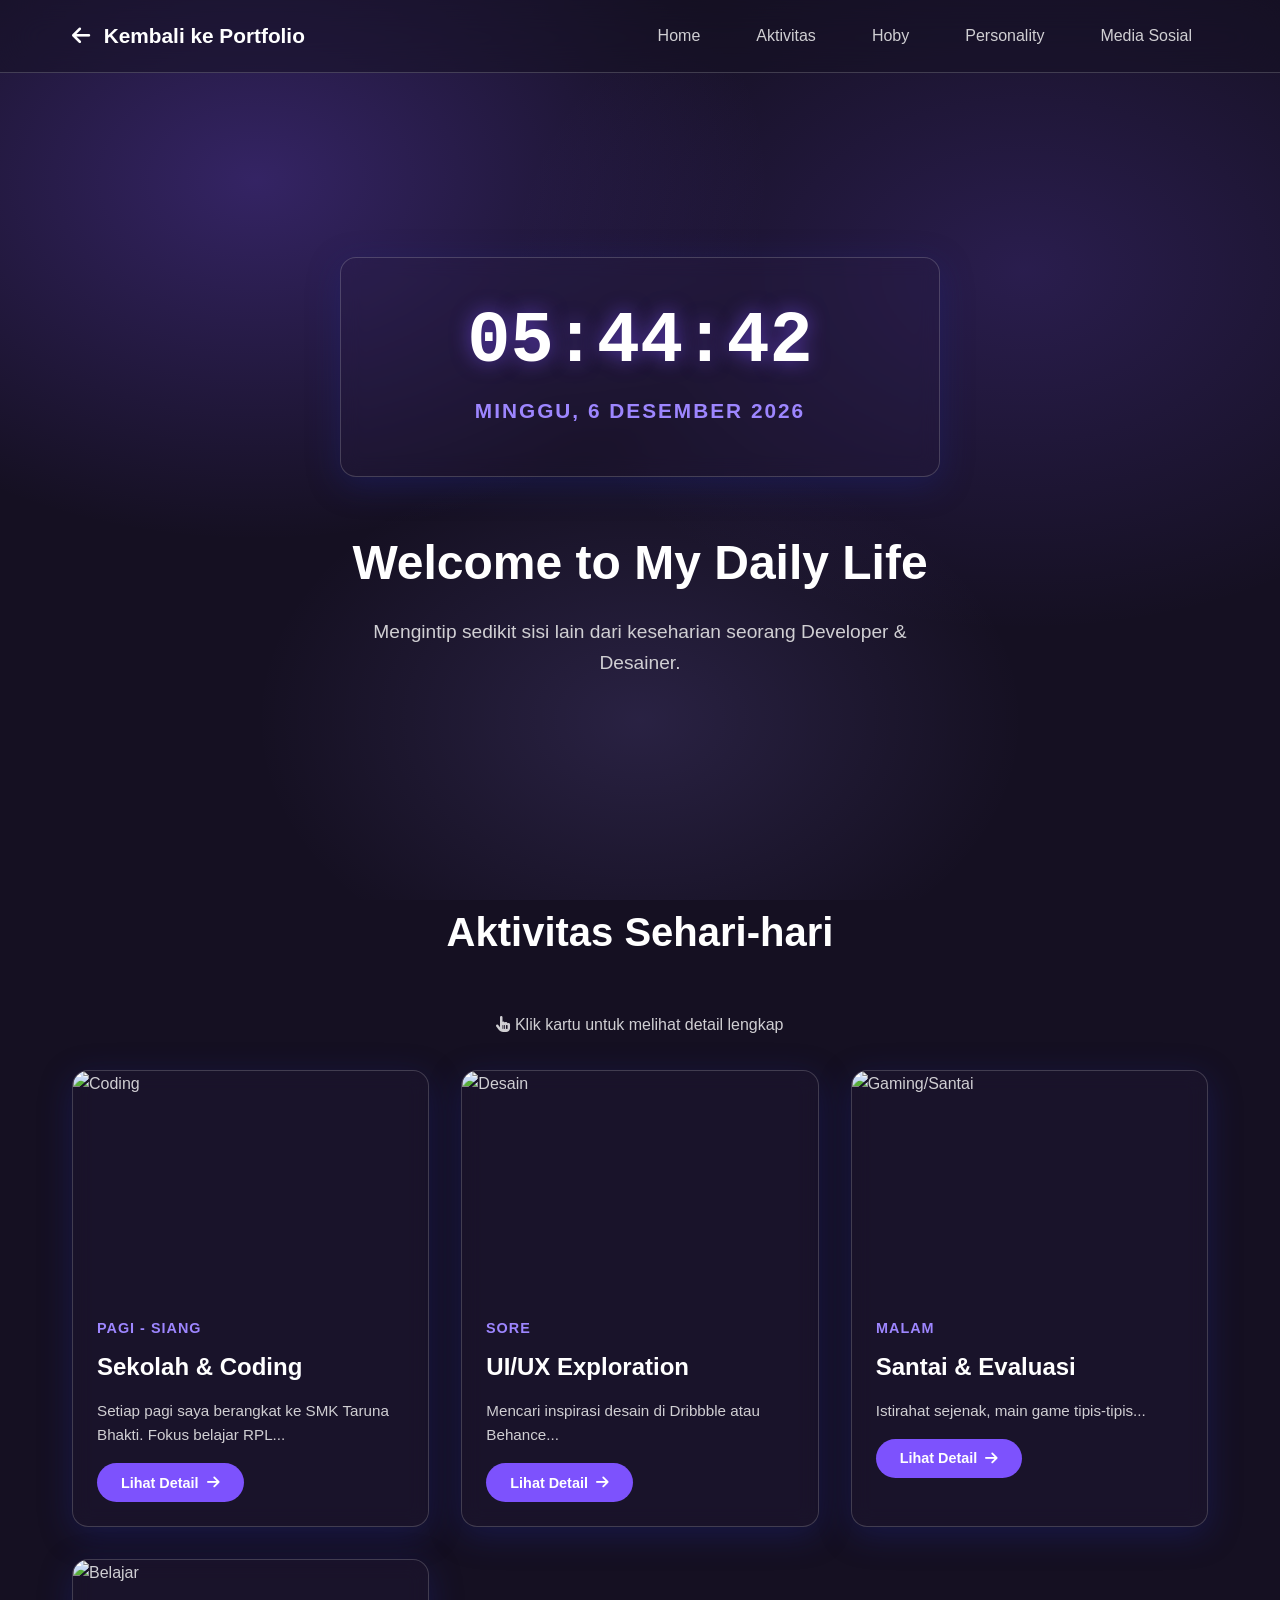
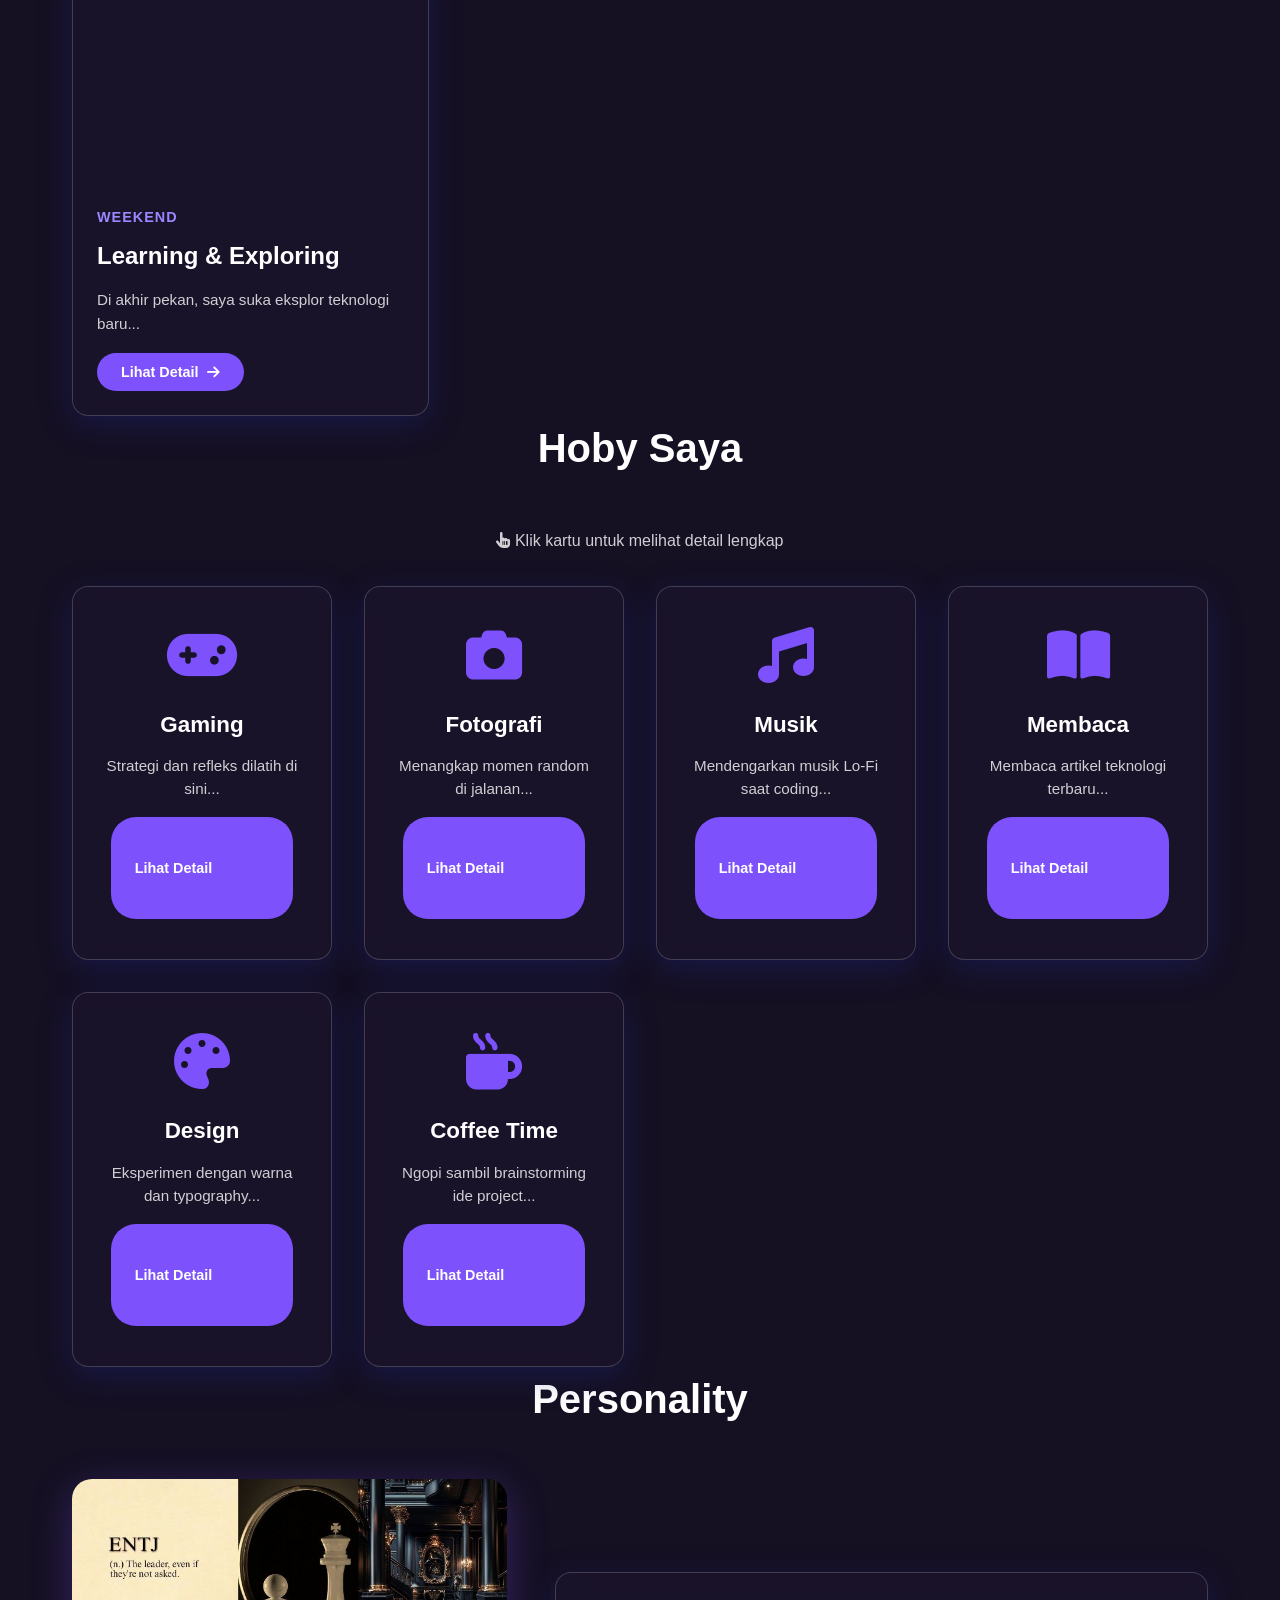
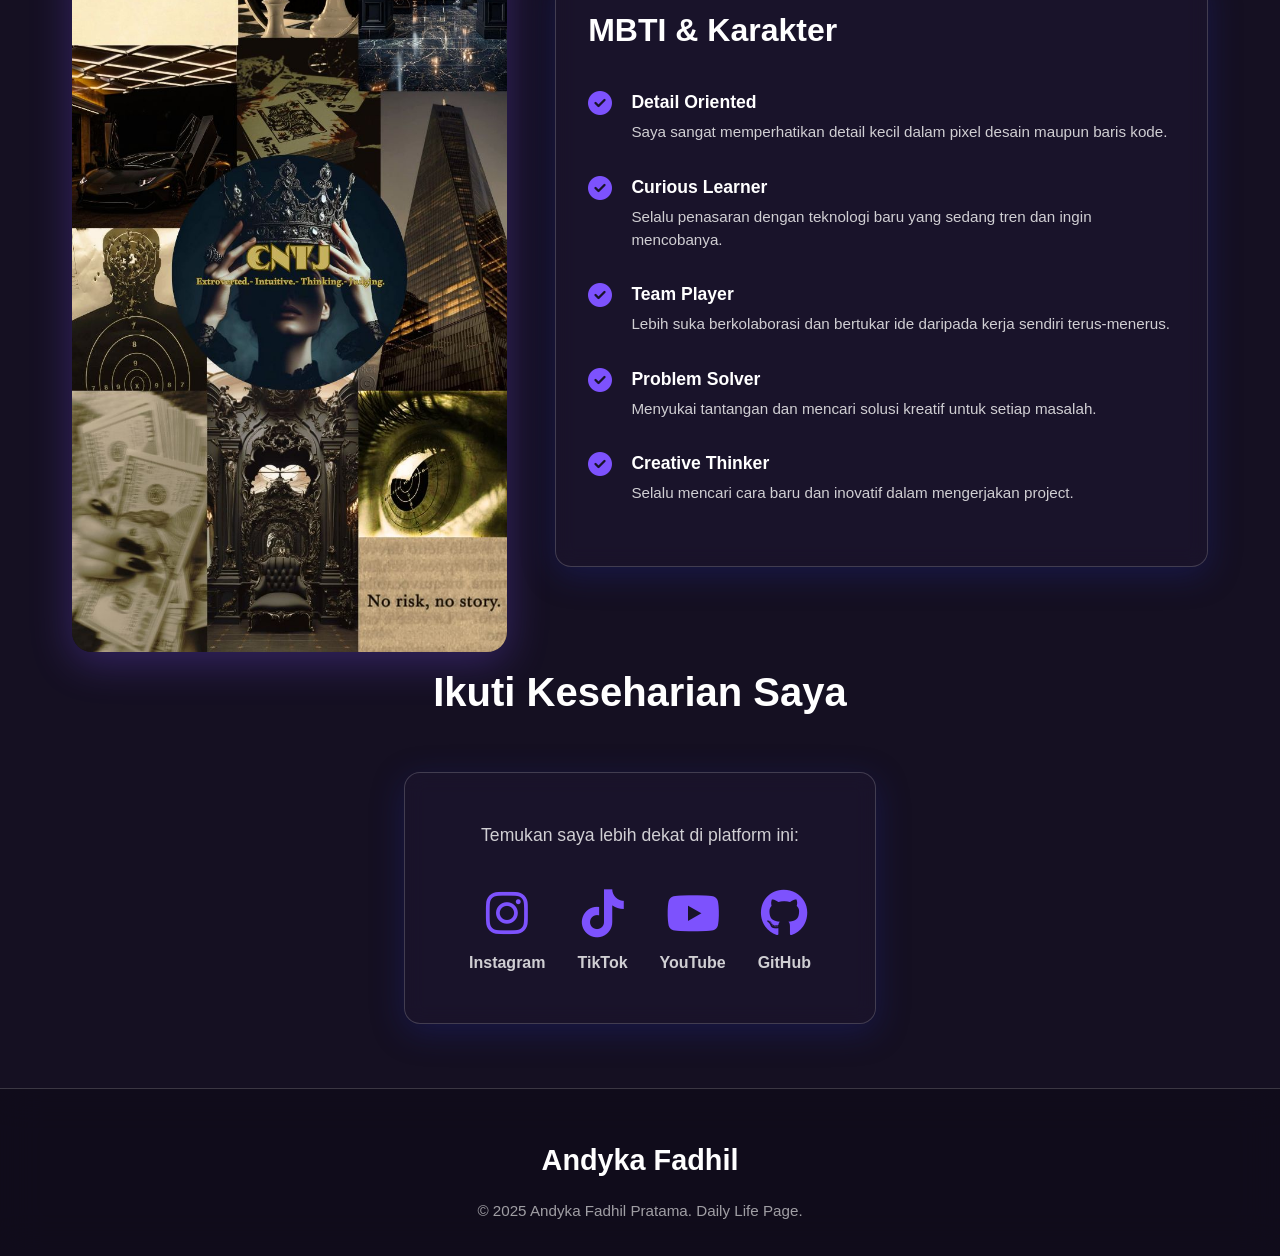
==== daily.html @ 15a79e48 "proyek-tambahakn" ====
<!DOCTYPE html>
<html lang="id">
<head>
    <meta charset="UTF-8">
    <meta name="viewport" content="width=device-width, initial-scale=1.0">
    <title>Daily Life - Andyka Fadhil Pratama</title>
    <link rel="stylesheet" href="src/style.css">
    <link rel="stylesheet" href="https://cdnjs.cloudflare.com/ajax/libs/font-awesome/6.5.1/css/all.min.css">
  <script src="src/dialy.js"></script>
</head>
<body>

    <!-- HEADER -->
    <header>
        <nav class="container">
            <div class="logo">
                <a href="index.html"><i class="fa-solid fa-arrow-left"></i> Kembali ke Portfolio</a>
            </div>
            <ul>
                <li><a href="#home">Home</a></li>
                <li><a href="#aktivitas">Aktivitas</a></li>
                <li><a href="#hoby">Hoby</a></li>
                <li><a href="#personality">Personality</a></li>
                <li><a href="#social">Media Sosial</a></li>
            </ul>
        </nav>
    </header>

    <main>
        <!-- SECTION HOME -->
        <section id="home" class="home-section">
            <div class="container">
                <div class="glass-card clock-container">
                    <div id="time-display">00:00:00</div>
                    <div id="date-display">LOADING...</div>
                </div>
                
                <div class="hero-content">
                    <h1>Welcome to My Daily Life</h1>
                    <p>Mengintip sedikit sisi lain dari keseharian seorang Developer & Desainer.</p>
                </div>
            </div>
        </section>

        <!-- SECTION AKTIVITAS -->
        <section id="aktivitas" class="container">
            <h2 class="section-title">Aktivitas Sehari-hari</h2>
            <p style="text-align: center; color: var(--color-light-gray); margin-bottom: 2rem;">
                <i class="fa-solid fa-hand-pointer"></i> Klik kartu untuk melihat detail lengkap
            </p>
            <div class="activities-grid">
                
                <!-- Card 1: Sekolah & Coding -->
                <div class="glass-card activity-card" data-activity="coding">
                    <div class="activity-img-wrapper">
                        <img src="https://images.unsplash.com/photo-1498050108023-c5249f4df085?q=80&w=2072&auto=format&fit=crop" alt="Coding">
                    </div>
                    <div class="activity-info">
                        <span class="activity-time">Pagi - Siang</span>
                        <h4>Sekolah & Coding</h4>
                        <p>Setiap pagi saya berangkat ke SMK Taruna Bhakti. Fokus belajar RPL...</p>
                        <button class="btn-detail">Lihat Detail <i class="fa-solid fa-arrow-right"></i></button>
                    </div>
                </div>

                <!-- Card 2: UI/UX Design -->
                <div class="glass-card activity-card" data-activity="design">
                    <div class="activity-img-wrapper">
                        <img src="https://images.unsplash.com/photo-1542751371-adc38448a05e?q=80&w=2070&auto=format&fit=crop" alt="Desain">
                    </div>
                    <div class="activity-info">
                        <span class="activity-time">Sore</span>
                        <h4>UI/UX Exploration</h4>
                        <p>Mencari inspirasi desain di Dribbble atau Behance...</p>
                        <button class="btn-detail">Lihat Detail <i class="fa-solid fa-arrow-right"></i></button>
                    </div>
                </div>

                <!-- Card 3: Santai & Gaming -->
                <div class="glass-card activity-card" data-activity="relax">
                    <div class="activity-img-wrapper">
                        <img src="https://images.unsplash.com/photo-1511871893393-82e9c16b81e3?q=80&w=2070&auto=format&fit=crop" alt="Gaming/Santai">
                    </div>
                    <div class="activity-info">
                        <span class="activity-time">Malam</span>
                        <h4>Santai & Evaluasi</h4>
                        <p>Istirahat sejenak, main game tipis-tipis...</p>
                        <button class="btn-detail">Lihat Detail <i class="fa-solid fa-arrow-right"></i></button>
                    </div>
                </div>

                <!-- Card 4: Learning -->
                <div class="glass-card activity-card" data-activity="learning">
                    <div class="activity-img-wrapper">
                        <img src="https://images.unsplash.com/photo-1517842645767-c639042777db?q=80&w=2070&auto=format&fit=crop" alt="Belajar">
                    </div>
                    <div class="activity-info">
                        <span class="activity-time">Weekend</span>
                        <h4>Learning & Exploring</h4>
                        <p>Di akhir pekan, saya suka eksplor teknologi baru...</p>
                        <button class="btn-detail">Lihat Detail <i class="fa-solid fa-arrow-right"></i></button>
                    </div>
                </div>

            </div>
        </section>

        <!-- SECTION HOBY -->
        <section id="hoby" class="container">
            <h2 class="section-title">Hoby Saya</h2>
            <p style="text-align: center; color: var(--color-light-gray); margin-bottom: 2rem;">
                <i class="fa-solid fa-hand-pointer"></i> Klik kartu untuk melihat detail lengkap
            </p>
            <div class="hoby-grid">
                
                <!-- Hoby Card 1: Gaming -->
                <div class="glass-card hoby-card" data-hoby="gaming">
                    <i class="fa-solid fa-gamepad"></i>
                    <h4>Gaming</h4>
                    <p>Strategi dan refleks dilatih di sini...</p>
                    <button class="btn-detail-hoby">Lihat Detail <i class="fa-solid fa-arrow-right"></i></button>
                </div>

                <!-- Hoby Card 2: Fotografi -->
                <div class="glass-card hoby-card" data-hoby="photography">
                    <i class="fa-solid fa-camera"></i>
                    <h4>Fotografi</h4>
                    <p>Menangkap momen random di jalanan...</p>
                    <button class="btn-detail-hoby">Lihat Detail <i class="fa-solid fa-arrow-right"></i></button>
                </div>

                <!-- Hoby Card 3: Musik -->
                <div class="glass-card hoby-card" data-hoby="music">
                    <i class="fa-solid fa-music"></i>
                    <h4>Musik</h4>
                    <p>Mendengarkan musik Lo-Fi saat coding...</p>
                    <button class="btn-detail-hoby">Lihat Detail <i class="fa-solid fa-arrow-right"></i></button>
                </div>

                <!-- Hoby Card 4: Membaca -->
                <div class="glass-card hoby-card" data-hoby="reading">
                    <i class="fa-solid fa-book-open"></i>
                    <h4>Membaca</h4>
                    <p>Membaca artikel teknologi terbaru...</p>
                    <button class="btn-detail-hoby">Lihat Detail <i class="fa-solid fa-arrow-right"></i></button>
                </div>

                <!-- Hoby Card 5: Design -->
                <div class="glass-card hoby-card" data-hoby="design">
                    <i class="fa-solid fa-palette"></i>
                    <h4>Design</h4>
                    <p>Eksperimen dengan warna dan typography...</p>
                    <button class="btn-detail-hoby">Lihat Detail <i class="fa-solid fa-arrow-right"></i></button>
                </div>

                <!-- Hoby Card 6: Coffee -->
                <div class="glass-card hoby-card" data-hoby="coffee">
                    <i class="fa-solid fa-mug-hot"></i>
                    <h4>Coffee Time</h4>
                    <p>Ngopi sambil brainstorming ide project...</p>
                    <button class="btn-detail-hoby">Lihat Detail <i class="fa-solid fa-arrow-right"></i></button>
                </div>

            </div>
        </section>

        <!-- SECTION PERSONALITY -->
        <section id="personality" class="container">
            <h2 class="section-title">Personality</h2>
            <div class="personality-grid">
                
                <div class="personality-image">
                    <img src="src/img/Entj Wallpaper_ Background Phone_.jpeg" alt="Foto Andyka">
                </div>

                <div class="glass-card personality-text">
                    <h3>MBTI & Karakter</h3>
                    <ul class="personality-list">
                        <li>
                            <i class="fa-solid fa-check-circle"></i>
                            <div>
                                <strong>Detail Oriented</strong>
                                <span>Saya sangat memperhatikan detail kecil dalam pixel desain maupun baris kode.</span>
                            </div>
                        </li>
                        <li>
                            <i class="fa-solid fa-check-circle"></i>
                            <div>
                                <strong>Curious Learner</strong>
                                <span>Selalu penasaran dengan teknologi baru yang sedang tren dan ingin mencobanya.</span>
                            </div>
                        </li>
                        <li>
                            <i class="fa-solid fa-check-circle"></i>
                            <div>
                                <strong>Team Player</strong>
                                <span>Lebih suka berkolaborasi dan bertukar ide daripada kerja sendiri terus-menerus.</span>
                            </div>
                        </li>
                        <li>
                            <i class="fa-solid fa-check-circle"></i>
                            <div>
                                <strong>Problem Solver</strong>
                                <span>Menyukai tantangan dan mencari solusi kreatif untuk setiap masalah.</span>
                            </div>
                        </li>
                        <li>
                            <i class="fa-solid fa-check-circle"></i>
                            <div>
                                <strong>Creative Thinker</strong>
                                <span>Selalu mencari cara baru dan inovatif dalam mengerjakan project.</span>
                            </div>
                        </li>
                    </ul>
                </div>

            </div>
        </section>

        <!-- SECTION MEDIA SOSIAL -->
        <section id="social" class="container">
            <h2 class="section-title">Ikuti Keseharian Saya</h2>
            <div class="social-wrapper">
                <div class="glass-card social-content">
                    <p>Temukan saya lebih dekat di platform ini:</p>
                    <div class="social-links">
                        <a href="https://www.instagram.com/andyka.portofolio.smktb/_" target="_blank" class="social-link">
                            <i class="fab fa-instagram"></i>
                            <span>Instagram</span>
                        </a>
                        <a href="https://tiktok.com/@andykafadhil" target="_blank" class="social-link">
                            <i class="fab fa-tiktok"></i>
                            <span>TikTok</span>
                        </a>
                        <a href="https://youtube.com/@andykafadhil" target="_blank" class="social-link">
                            <i class="fab fa-youtube"></i>
                            <span>YouTube</span>
                        </a>
                        <a href="https://github.com/andykafadhil" target="_blank" class="social-link">
                            <i class="fab fa-github"></i>
                            <span>GitHub</span>
                        </a>
                    </div>
                </div>
            </div>
        </section>

    </main>

    <!-- MODAL AKTIVITAS -->
    <div id="activityModal" class="modal">
        <div class="modal-overlay"></div>
        <div class="modal-content">
            <button class="modal-close"><i class="fa-solid fa-xmark"></i></button>
            <div id="modalBody"></div>
        </div>
    </div>

    <!-- MODAL HOBY -->
    <div id="hobyModal" class="modal">
        <div class="modal-overlay"></div>
        <div class="modal-content">
            <button class="modal-close"><i class="fa-solid fa-xmark"></i></button>
            <div id="hobyModalBody"></div>
        </div>
    </div>

    <!-- FOOTER -->
    <footer>
        <div class="container footer-content">
            <div class="footer-logo">
                <a href="#home">Andyka Fadhil</a>
            </div>
            <p>&copy; 2025 Andyka Fadhil Pratama. Daily Life Page.</p>
        </div>
    </footer>

    <script src="src/dialy.js"></script>

</body>
</html>
---- src/style.css ----
/* ===== VARIABLES ===== */
:root {
    --color-dark-bg: #151022;
    --color-primary: #7D52FD;
    --color-secondary: #9D86FF;
    --color-light-gray: #D0CFD3;
    --color-white: #FFFFFF;
    --glass-bg: rgba(40, 30, 70, 0.25);
    --glass-border: 1px solid rgba(255, 255, 255, 0.18);
    --shadow: 0 8px 32px rgba(31, 38, 135, 0.37);
    --bg-gradient: radial-gradient(ellipse 40% 40% at 20% 20%, rgba(125, 82, 253, 0.3), transparent),
                   radial-gradient(ellipse 40% 40% at 80% 30%, rgba(125, 82, 253, 0.2), transparent),
                   radial-gradient(ellipse 30% 30% at 50% 80%, rgba(157, 134, 255, 0.15), transparent),
                   var(--color-dark-bg);
}

/* ===== RESET & BASE ===== */
* {
    margin: 0;
    padding: 0;
    box-sizing: border-box;
}

html {
    scroll-behavior: smooth;
}

body {
    font-family: -apple-system, BlinkMacSystemFont, 'Segoe UI', Roboto, sans-serif;
    background: var(--bg-gradient);
    background-attachment: fixed;
    color: var(--color-light-gray);
    line-height: 1.6;
    overflow-x: hidden;
}

.container {
    max-width: 1200px;
    margin: 0 auto;
    padding: 0 2rem;
}

section {
    padding: 6rem 0 4rem;
}

.section-title {
    font-size: 2.5rem;
    font-weight: 700;
    color: var(--color-white);
    text-align: center;
    margin-bottom: 3rem;
    animation: fadeInUp 0.8s ease-out;
}

/* ===== GLASS CARD ===== */
.glass-card {
    background: var(--glass-bg);
    backdrop-filter: blur(10px);
    border: var(--glass-border);
    border-radius: 16px;
    padding: 2rem;
    box-shadow: var(--shadow);
    transition: transform 0.3s ease, background 0.3s ease;
}

.glass-card:hover {
    transform: translateY(-8px);
    background: rgba(40, 30, 70, 0.5);
}

/* ===== HEADER ===== */
header {
    position: fixed;
    top: 0;
    width: 100%;
    padding: 1.2rem 0;
    background: rgba(21, 16, 34, 0.5);
    backdrop-filter: blur(20px);
    border-bottom: var(--glass-border);
    z-index: 1000;
    transition: all 0.3s ease;
}

nav.container {
    display: flex;
    justify-content: space-between;
    align-items: center;
}

.logo a {
    color: var(--color-white);
    font-size: 1.3rem;
    font-weight: 700;
    text-decoration: none;
    transition: color 0.3s ease;
}

.logo a:hover {
    color: var(--color-primary);
}

.logo a i {
    margin-right: 0.5rem;
}

nav ul {
    display: flex;
    list-style: none;
    gap: 1.5rem;
}

nav ul li a {
    color: var(--color-light-gray);
    text-decoration: none;
    font-weight: 500;
    padding: 0.5rem 1rem;
    border-radius: 25px;
    transition: all 0.3s ease;
}

nav ul li a:hover {
    color: var(--color-white);
    background: rgba(255, 255, 255, 0.1);
}

/* ===== SECTION HOME ===== */
.home-section {
    min-height: 100vh;
    display: flex;
    align-items: center;
    justify-content: center;
    padding-top: 100px;
}

.home-section .container {
    text-align: center;
}

/* Clock Container */
.clock-container {
    max-width: 700px;
    margin: 0 auto 3rem;
    padding: 3rem 2rem;
}

#time-display {
    font-size: 4.5rem;
    font-weight: 800;
    color: var(--color-white);
    text-shadow: 0 0 20px rgba(125, 82, 253, 0.6);
    font-family: 'Courier New', monospace;
    line-height: 1;
    margin-bottom: 1rem;
}

#date-display {
    font-size: 1.3rem;
    color: var(--color-secondary);
    letter-spacing: 2px;
    text-transform: uppercase;
    font-weight: 600;
}

.hero-content h1 {
    font-size: 3rem;
    font-weight: 700;
    color: var(--color-white);
    margin-bottom: 1rem;
    animation: fadeInUp 1s ease-out;
}

.hero-content p {
    font-size: 1.2rem;
    color: var(--color-light-gray);
    max-width: 600px;
    margin: 0 auto;
    animation: fadeInUp 1.2s ease-out;
}

/* ===== SECTION AKTIVITAS ===== */
.activities-grid {
    display: grid;
    grid-template-columns: repeat(auto-fit, minmax(280px, 1fr));
    gap: 2rem;
}

.activity-card {
    padding: 0;
    overflow: hidden;
    cursor: pointer;
}

.activity-img-wrapper {
    width: 100%;
    height: 220px;
    overflow: hidden;
}

.activity-img-wrapper img {
    width: 100%;
    height: 100%;
    object-fit: cover;
    transition: transform 0.5s ease;
}

.activity-card:hover .activity-img-wrapper img {
    transform: scale(1.1);
}

.activity-info {
    padding: 1.5rem;
}

.activity-time {
    display: inline-block;
    font-size: 0.9rem;
    color: var(--color-secondary);
    text-transform: uppercase;
    font-weight: 600;
    margin-bottom: 0.5rem;
    letter-spacing: 1px;
}

.activity-info h4 {
    font-size: 1.5rem;
    color: var(--color-white);
    font-weight: 600;
    margin-bottom: 0.8rem;
}

.activity-info p {
    font-size: 0.95rem;
    color: var(--color-light-gray);
    line-height: 1.6;
    margin-bottom: 1rem;
}

/* Button Detail */
.btn-detail, .btn-detail-hoby {
    background: var(--color-primary);
    color: var(--color-white);
    border: none;
    padding: 0.7rem 1.5rem;
    border-radius: 25px;
    font-size: 0.9rem;
    font-weight: 600;
    cursor: pointer;
    transition: all 0.3s ease;
    display: inline-flex;
    align-items: center;
    gap: 0.5rem;
}

.btn-detail:hover, .btn-detail-hoby:hover {
    background: var(--color-secondary);
    transform: translateX(5px);
}

/* ===== SECTION HOBY ===== */
.hoby-grid {
    display: grid;
    grid-template-columns: repeat(auto-fit, minmax(250px, 1fr));
    gap: 2rem;
}

.hoby-card {
    text-align: center;
    padding: 2.5rem 2rem;
    cursor: pointer;
}

.hoby-card i {
    font-size: 3.5rem;
    color: var(--color-primary);
    margin-bottom: 1.5rem;
    transition: transform 0.3s ease, color 0.3s ease;
}

.hoby-card:hover i {
    transform: scale(1.2) rotate(10deg);
    color: var(--color-secondary);
}

.hoby-card h4 {
    font-size: 1.4rem;
    color: var(--color-white);
    margin-bottom: 0.8rem;
    font-weight: 600;
}

.hoby-card p {
    font-size: 0.95rem;
    color: var(--color-light-gray);
    line-height: 1.5;
    margin-bottom: 1rem;
}

/* ===== SECTION PERSONALITY ===== */
.personality-grid {
    display: grid;
    grid-template-columns: 1fr 1.5fr;
    gap: 3rem;
    align-items: center;
}

.personality-image img {
    width: 100%;
    border-radius: 20px;
    box-shadow: 0 10px 40px rgba(125, 82, 253, 0.3);
}

.personality-text h3 {
    font-size: 2rem;
    color: var(--color-white);
    margin-bottom: 2rem;
}

.personality-list {
    list-style: none;
    padding: 0;
}

.personality-list li {
    display: flex;
    align-items: flex-start;
    gap: 1.2rem;
    margin-bottom: 1.8rem;
}

.personality-list i {
    font-size: 1.5rem;
    color: var(--color-primary);
    margin-top: 0.2rem;
    flex-shrink: 0;
}

.personality-list strong {
    display: block;
    color: var(--color-white);
    font-size: 1.1rem;
    margin-bottom: 0.3rem;
}

.personality-list span {
    display: block;
    font-size: 0.95rem;
    color: var(--color-light-gray);
    line-height: 1.5;
}

/* ===== SECTION SOCIAL ===== */
.social-wrapper {
    display: flex;
    justify-content: center;
}

.social-content {
    text-align: center;
    max-width: 700px;
    padding: 3rem 4rem;
}

.social-content p {
    font-size: 1.1rem;
    color: var(--color-light-gray);
    margin-bottom: 2.5rem;
}

.social-links {
    display: flex;
    justify-content: center;
    flex-wrap: wrap;
    gap: 2rem;
}

.social-link {
    display: flex;
    flex-direction: column;
    align-items: center;
    gap: 0.8rem;
    text-decoration: none;
    color: var(--color-light-gray);
    transition: transform 0.3s ease, color 0.3s ease;
}

.social-link i {
    font-size: 3rem;
    color: var(--color-primary);
    transition: color 0.3s ease, transform 0.3s ease;
}

.social-link span {
    font-size: 1rem;
    font-weight: 600;
}

.social-link:hover {
    transform: translateY(-10px);
    color: var(--color-white);
}

.social-link:hover i {
    color: var(--color-secondary);
    transform: scale(1.2);
}

/* ===== MODAL ===== */
.modal {
    display: none;
    position: fixed;
    top: 0;
    left: 0;
    width: 100%;
    height: 100%;
    z-index: 9999;
    animation: fadeIn 0.3s ease;
}

.modal.active {
    display: flex;
    justify-content: center;
    align-items: center;
}

.modal-overlay {
    position: absolute;
    top: 0;
    left: 0;
    width: 100%;
    height: 100%;
    background: rgba(0, 0, 0, 0.8);
    backdrop-filter: blur(5px);
}

.modal-content {
    position: relative;
    background: var(--glass-bg);
    backdrop-filter: blur(20px);
    border: var(--glass-border);
    border-radius: 20px;
    max-width: 900px;
    width: 90%;
    max-height: 85vh;
    overflow-y: auto;
    padding: 2.5rem;
    box-shadow: 0 20px 60px rgba(0, 0, 0, 0.5);
    animation: slideUp 0.4s ease;
    z-index: 10000;
}

.modal-close {
    position: absolute;
    top: 1.5rem;
    right: 1.5rem;
    background: rgba(255, 255, 255, 0.1);
    border: none;
    width: 40px;
    height: 40px;
    border-radius: 50%;
    color: var(--color-white);
    font-size: 1.5rem;
    cursor: pointer;
    transition: all 0.3s ease;
    display: flex;
    align-items: center;
    justify-content: center;
    z-index: 10001;
}

.modal-close:hover {
    background: var(--color-primary);
    transform: rotate(90deg);
}

/* Modal Header */
.modal-header {
    margin-bottom: 2rem;
}

.modal-header h2 {
    font-size: 2.5rem;
    color: var(--color-white);
    margin-bottom: 0.5rem;
}

.modal-header .modal-time {
    color: var(--color-secondary);
    font-size: 1.1rem;
    text-transform: uppercase;
    font-weight: 600;
    letter-spacing: 1px;
}

/* Modal Description */
.modal-description {
    color: var(--color-light-gray);
    font-size: 1.1rem;
    line-height: 1.8;
    margin-bottom: 2rem;
}

/* Modal Gallery */
.modal-gallery {
    margin-top: 2rem;
}

.modal-gallery h3 {
    font-size: 1.8rem;
    color: var(--color-white);
    margin-bottom: 1.5rem;
}

.gallery-grid {
    display: grid;
    grid-template-columns: repeat(auto-fit, minmax(200px, 1fr));
    gap: 1.5rem;
    margin-bottom: 2rem;
}

.gallery-item {
    position: relative;
    border-radius: 12px;
    overflow: hidden;
    aspect-ratio: 1;
    cursor: pointer;
    transition: transform 0.3s ease;
}

.gallery-item:hover {
    transform: scale(1.05);
}

.gallery-item img {
    width: 100%;
    height: 100%;
    object-fit: cover;
}

.gallery-caption {
    position: absolute;
    bottom: 0;
    left: 0;
    right: 0;
    background: linear-gradient(to top, rgba(0,0,0,0.8), transparent);
    padding: 1rem;
    color: var(--color-white);
    font-size: 0.9rem;
    transform: translateY(100%);
    transition: transform 0.3s ease;
}

.gallery-item:hover .gallery-caption {
    transform: translateY(0);
}

/* Modal Tools/List */
.modal-tools {
    margin-top: 2rem;
}

.modal-tools h3 {
    font-size: 1.5rem;
    color: var(--color-white);
    margin-bottom: 1rem;
}

.tools-list {
    display: flex;
    flex-wrap: wrap;
    gap: 1rem;
}

.tool-tag {
    background: rgba(125, 82, 253, 0.2);
    border: 1px solid var(--color-primary);
    color: var(--color-white);
    padding: 0.5rem 1.2rem;
    border-radius: 20px;
    font-size: 0.9rem;
    font-weight: 500;
}

/* ===== FOOTER ===== */
footer {
    text-align: center;
    padding: 3rem 0 2rem;
    background: rgba(0, 0, 0, 0.2);
    backdrop-filter: blur(20px);
    border-top: var(--glass-border);
    color: rgba(255, 255, 255, 0.8);
    margin-top: 4rem;
}

.footer-content {
    display: flex;
    flex-direction: column;
    align-items: center;
    gap: 1rem;
}

.footer-logo a {
    color: var(--color-white);
    font-size: 1.8rem;
    font-weight: 700;
    text-decoration: none;
    transition: color 0.3s ease;
}

.footer-logo a:hover {
    color: var(--color-primary);
}

footer p {
    font-size: 0.95rem;
    color: rgba(255, 255, 255, 0.6);
}

/* ===== ANIMATIONS ===== */
@keyframes fadeInUp {
    from {
        opacity: 0;
        transform: translateY(30px);
    }
    to {
        opacity: 1;
        transform: translateY(0);
    }
}

@keyframes fadeIn {
    from { opacity: 0; }
    to { opacity: 1; }
}

@keyframes slideUp {
    from {
        opacity: 0;
        transform: translateY(50px);
    }
    to {
        opacity: 1;
        transform: translateY(0);
    }
}

/* ===== SCROLLBAR MODAL ===== */
.modal-content::-webkit-scrollbar {
    width: 8px;
}

.modal-content::-webkit-scrollbar-track {
    background: rgba(255, 255, 255, 0.05);
    border-radius: 10px;
}

.modal-content::-webkit-scrollbar-thumb {
    background: var(--color-primary);
    border-radius: 10px;
}

.modal-content::-webkit-scrollbar-thumb:hover {
    background: var(--color-secondary);
}

/* ===== RESPONSIVE ===== */
@media (max-width: 992px) {
    .personality-grid {
        grid-template-columns: 1fr;
    }
    
    .activities-grid,
    .hoby-grid {
        grid-template-columns: repeat(auto-fit, minmax(250px, 1fr));
    }

    .modal-content {
        width: 95%;
        padding: 2rem 1.5rem;
    }

    .gallery-grid {
        grid-template-columns: repeat(auto-fit, minmax(150px, 1fr));
    }
}

@media (max-width: 768px) {
    .container {
        padding: 0 1rem;
    }

    nav ul {
        gap: 0.5rem;
        flex-wrap: wrap;
        justify-content: center;
    }

    nav ul li a {
        padding: 0.4rem 0.8rem;
        font-size: 0.9rem;
    }

    .section-title {
        font-size: 2rem;
    }

    #time-display {
        font-size: 3rem;
    }

    #date-display {
        font-size: 1rem;
    }

    .hero-content h1 {
        font-size: 2.2rem;
    }

    .hero-content p {
        font-size: 1rem;
    }

    .activities-grid,
    .hoby-grid {
        grid-template-columns: 1fr;
    }

    .social-content {
        padding: 2rem 1.5rem;
    }

    .social-links {
        gap: 1.5rem;
    }

    .personality-list li {
        gap: 1rem;
    }

    .modal-header h2 {
        font-size: 2rem;
    }

    .modal-close {
        width: 35px;
        height: 35px;
        font-size: 1.2rem;
    }
}

@media (max-width: 480px) {
    #time-display {
        font-size: 2.5rem;
    }

    .logo a {
        font-size: 1rem;
    }

    nav ul li a {
        font-size: 0.8rem;
        padding: 0.3rem 0.6rem;
    }

    .modal-content {
        padding: 1.5rem 1rem;
    }

    .gallery-grid {
        grid-template-columns: 1fr;
    }
}
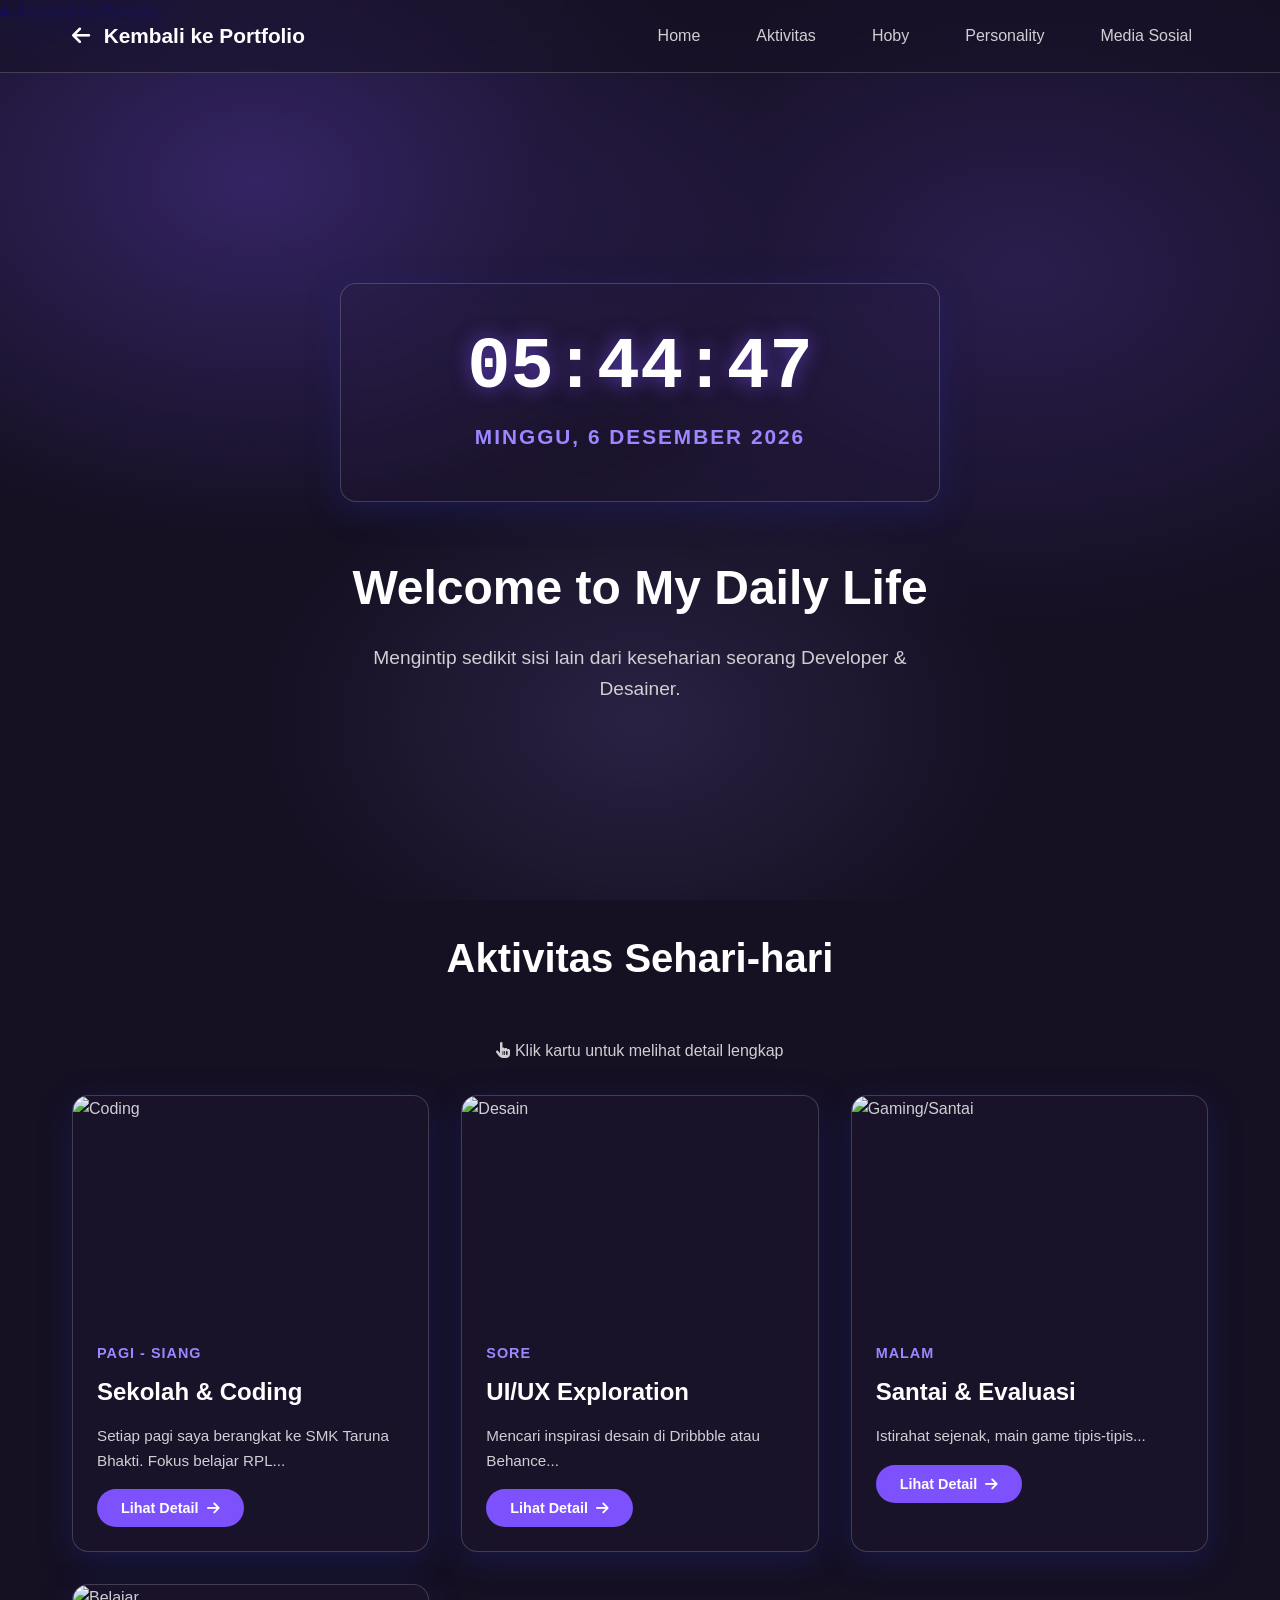
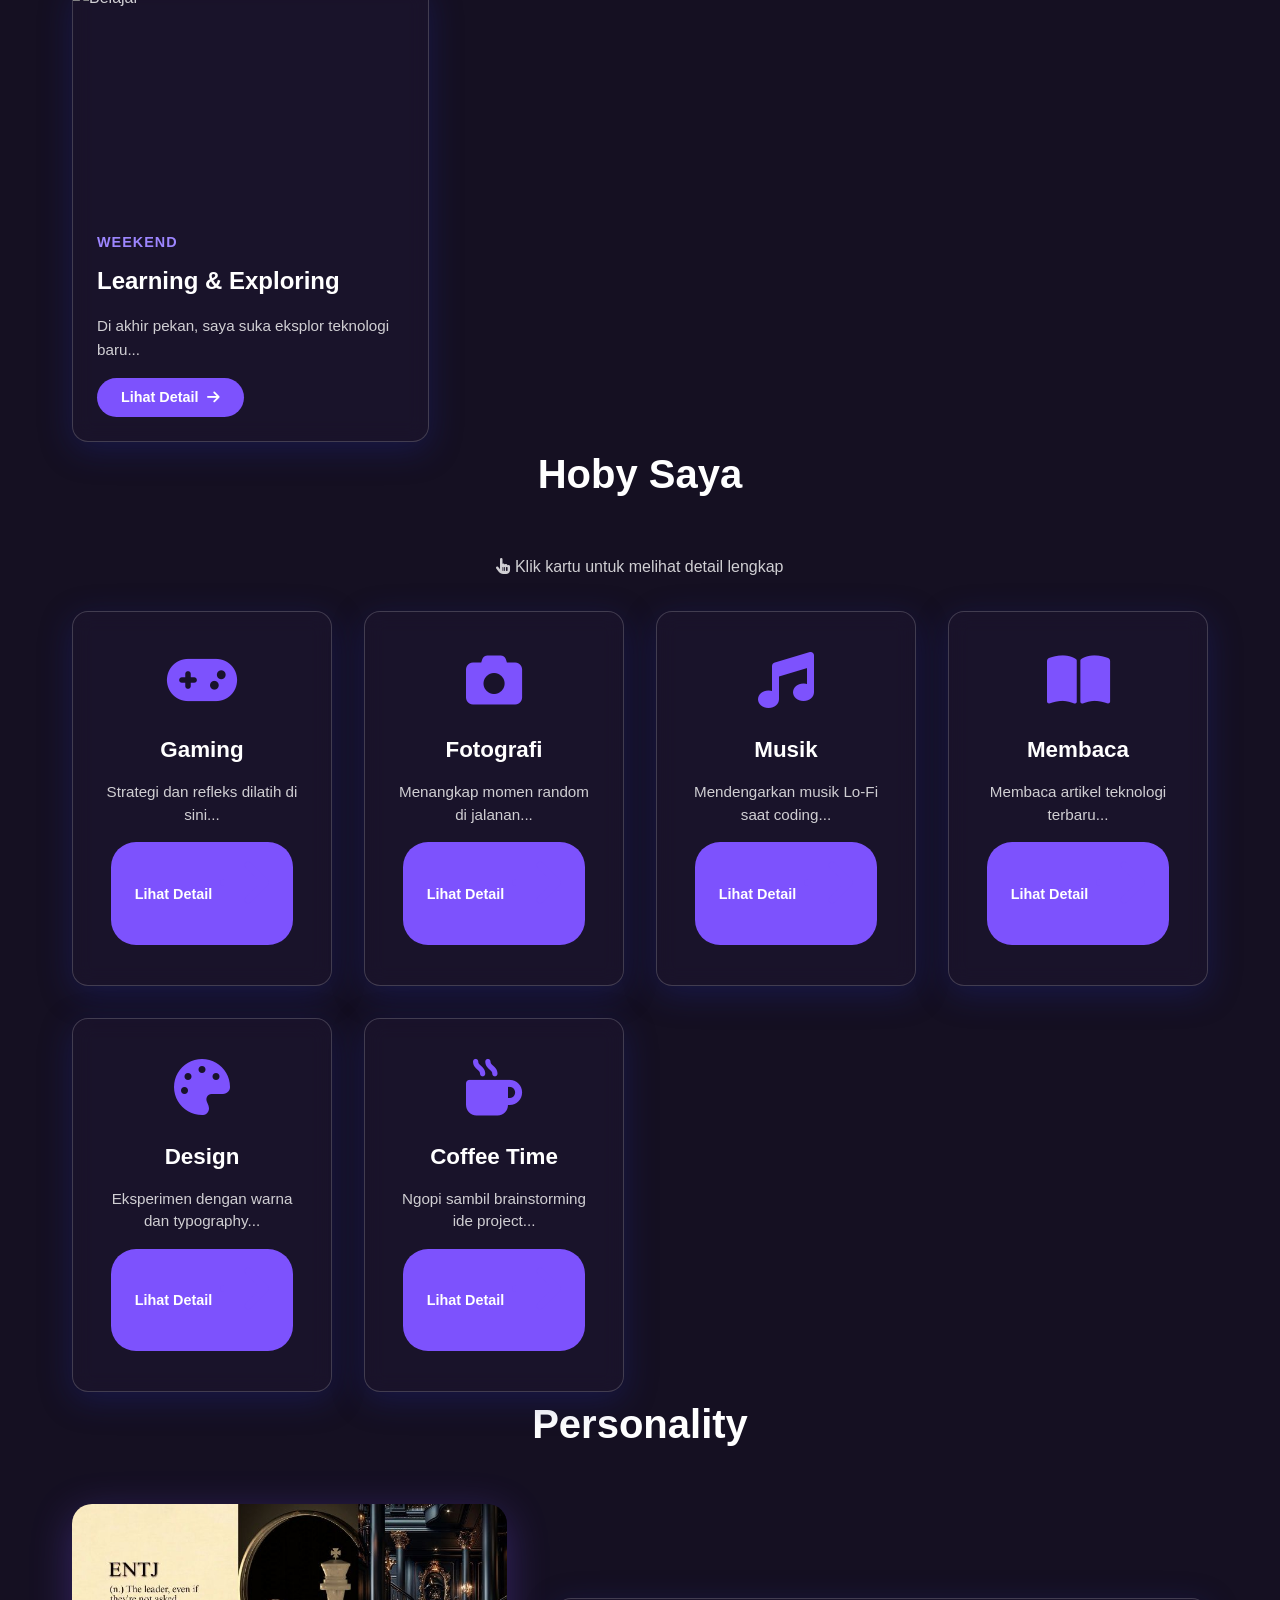
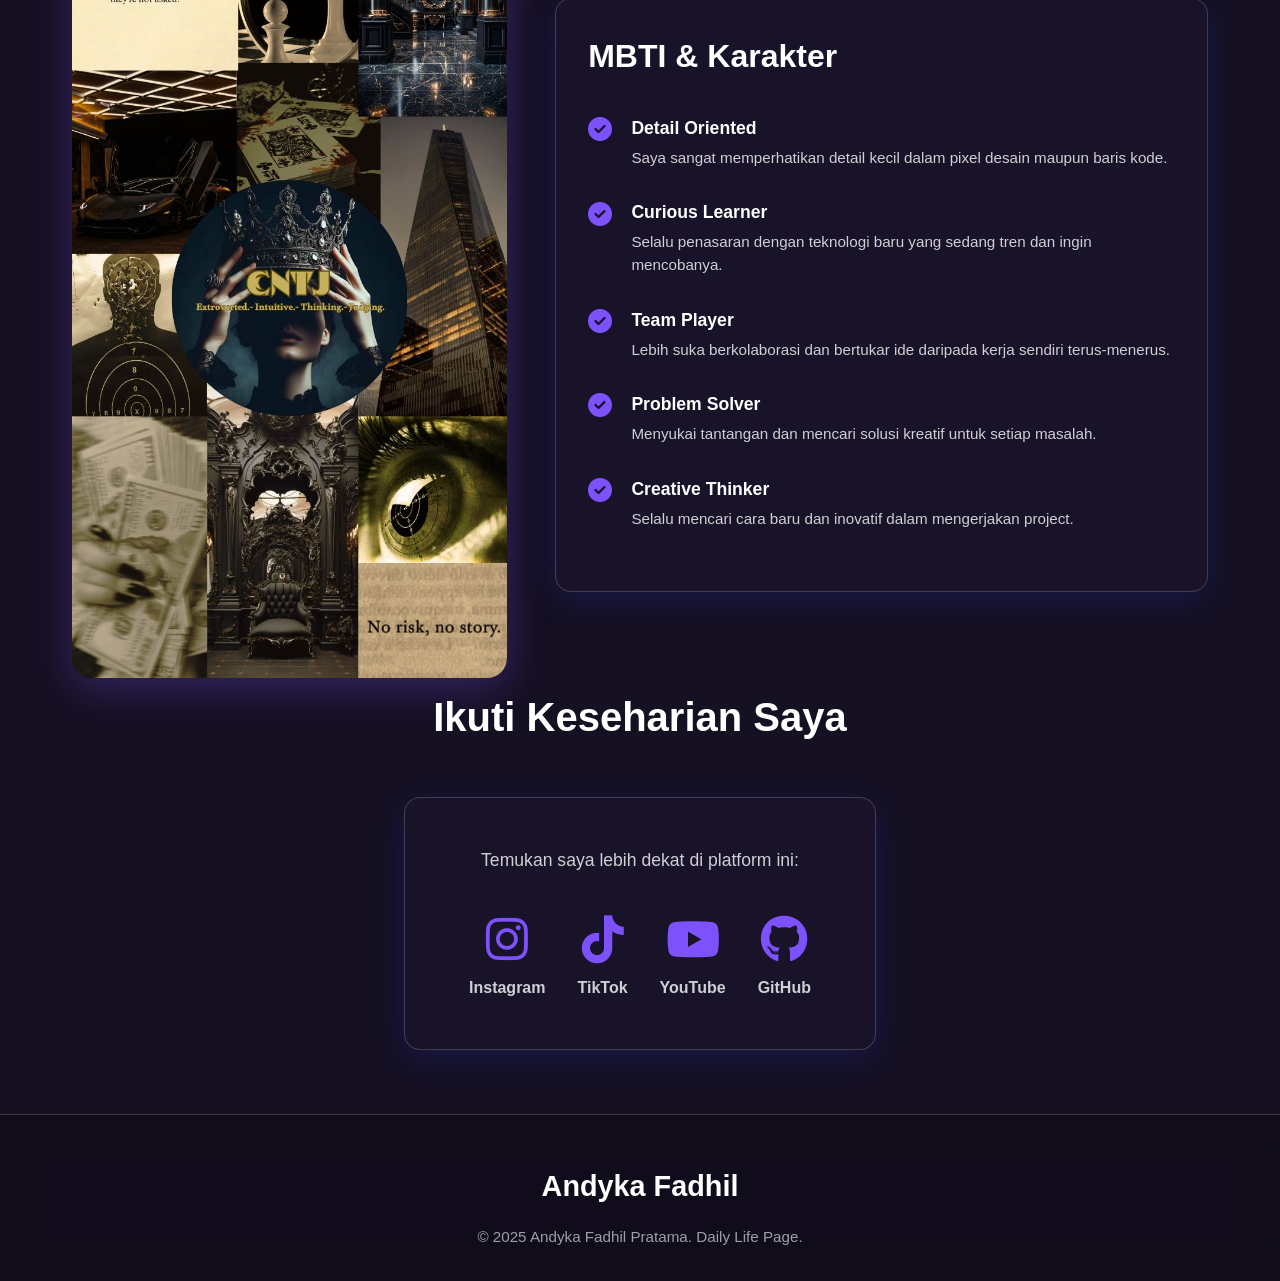
==== commit ccf6ebed: "proyek-harian" ====
--- a/daily.html
+++ b/daily.html
@@ -6,7 +6,11 @@
     <title>Daily Life - Andyka Fadhil Pratama</title>
     <link rel="stylesheet" href="src/style.css">
     <link rel="stylesheet" href="https://cdnjs.cloudflare.com/ajax/libs/font-awesome/6.5.1/css/all.min.css">
-  <script src="src/dialy.js"></script>
+</head>
+<body>
+    <a href="https://andyka1209.github.io/portofolio-andyka-fadhil-pratama-XRPL5/"> 
+        <i class="fa-solid fa-arrow-left"></i> Kembali ke Portfolio
+    </a>
 </head>
 <body>
 
